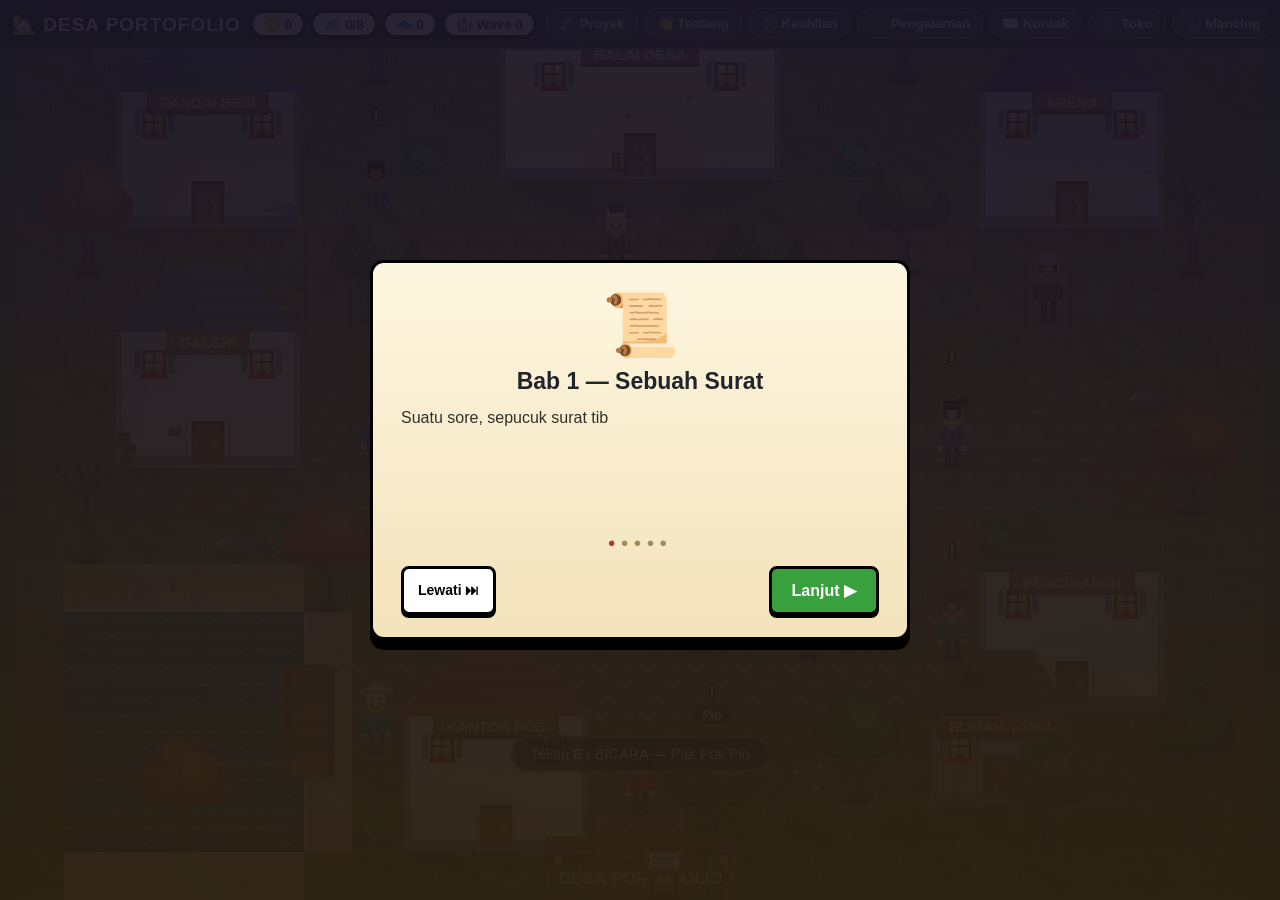
==== index.html @ 7e3e17f4 "awal" ====
<!DOCTYPE html>
<html lang="id">
<head>
<meta charset="UTF-8">
<meta name="viewport" content="width=device-width, initial-scale=1.0, maximum-scale=1.0, user-scalable=no">
<title>Desa Portofolio — Rama Hadi Nugraha</title>
<meta name="description" content="Portofolio interaktif bergaya Stardew Valley: jelajahi desa pixel, ajak bicara warga, main mancing & tower defense.">
<link rel="stylesheet" href="css/style.css">
<link rel="icon" href="data:image/svg+xml,<svg xmlns='http://www.w3.org/2000/svg' viewBox='0 0 16 16'><rect width='16' height='16' fill='%2338a13d'/><rect x='3' y='3' width='10' height='7' fill='%23f2c188'/><rect x='3' y='10' width='10' height='3' fill='%232e6fd8'/></svg>">
<script src="js/storage.js"></script>
<script src="js/data.js"></script>
</head>
<body class="game-full">

<!-- ====== KANVAS GAME FULLSCREEN ====== -->
<div id="scene"></div>

<!-- ====== NAVBAR / HUD ====== -->
<header id="navbar">
  <div class="nav-brand">🏡 DESA PORTOFOLIO</div>
  <div class="nav-chips">
    <span class="chip" title="Koin desa — dapatkan dari mengobrol dengan warga & bermain mini game">🪙 <b id="chip-coins">0</b></span>
    <span class="chip" title="Warga yang sudah diajak bicara">🗺️ <b id="chip-talk">0/8</b></span>
    <span class="chip" title="Ikan tertangkap">🐟 <b id="chip-fish">0</b></span>
    <span class="chip" title="Rekor tower defense">🏰 <b id="chip-td">Wave 0</b></span>
  </div>
  <nav class="nav-links">
    <button class="nav-btn" data-section="proyek">🚀 Proyek</button>
    <button class="nav-btn" data-section="tentang">👋 Tentang</button>
    <button class="nav-btn" data-section="keahlian">🛠️ Keahlian</button>
    <button class="nav-btn" data-section="pengalaman">💼 Pengalaman</button>
    <button class="nav-btn" data-section="kontak">✉️ Kontak</button>
    <button class="nav-btn" id="btn-shop">🛒 Toko</button>
    <a class="nav-btn link" href="fishing.html">🎣 Mancing</a>
    <a class="nav-btn link" href="td.html">🏰 Defense</a>
    <a class="nav-btn link" href="portofolio.html">📄 Portofolio</a>
    <button class="nav-btn" id="btn-story" title="Putar ulang cerita">📖</button>
    <button class="nav-btn" id="btn-tutorial" title="Tutorial">❓</button>
    <button class="nav-btn" id="btn-music" title="Musik latar on/off">🎵</button>
    <button class="nav-btn" id="btn-sound" title="Suara on/off">🔊</button>
  </nav>
</header>

<!-- ====== PETUNJUK INTERAKSI ====== -->
<div id="prompt" class="hidden">Tekan <b>E</b> untuk berinteraksi</div>

<!-- ====== KOTAK DIALOG ====== -->
<div id="dialog" class="hidden">
  <div id="dialog-avatar">🙂</div>
  <div id="dialog-main">
    <div id="dialog-name">???</div>
    <div id="dialog-text"></div>
    <div id="dialog-next">▼ Tekan E / Spasi / Tap untuk lanjut</div>
  </div>
</div>

<!-- ====== KONTROL SENTUH ====== -->
<div id="touch-controls">
  <div class="dpad">
    <button class="tbtn" id="t-up">▲</button>
    <button class="tbtn" id="t-left">◀</button>
    <button class="tbtn" id="t-down">▼</button>
    <button class="tbtn" id="t-right">▶</button>
  </div>
  <button class="tbtn action" id="t-action">BICARA</button>
</div>

<!-- ====== MODAL INFO SECTION ====== -->
<div id="info-modal" class="overlay hidden">
  <div class="modal-card">
    <button class="modal-x" data-close-info>✖</button>
    <h2 id="info-title">Judul</h2>
    <div id="info-body"></div>
    <div class="modal-actions">
      <button id="info-visit" class="px-btn primary">📍 Kunjungi di Desa</button>
      <button class="px-btn" data-close-info>Tutup</button>
    </div>
  </div>
</div>

<!-- ====== MODAL TUTORIAL ====== -->
<div id="tutorial-modal" class="overlay hidden">
  <div class="modal-card">
    <button class="modal-x" data-close-tutorial>✖</button>
    <h2>🎮 Selamat Datang di Desa Portofolio!</h2>
    <div class="tutorial-body">
      <p>Kamu adalah <b>pengunjung desa</b> — karakter berbaju merah. Desa ini adalah portofolio hidup milik <b>Rama Hadi Nugraha</b>: setiap warga menyimpan satu bagian ceritanya!</p>
      <h3>🕹️ Cara Bermain</h3>
      <ul>
        <li><b>Bergerak:</b> WASD / tombol panah (di HP: D-pad di layar).</li>
        <li><b>Bicara:</b> dekati warga lalu tekan <b>E</b> / Spasi / tombol BICARA. Warga bertanda <b>"!"</b> belum pernah diajak bicara.</li>
        <li><b>Misi:</b> ajak bicara <b>8 warga</b> untuk membuka seluruh portofolio — setiap warga baru memberimu <b>+15 🪙</b>!</li>
        <li><b>Navbar di atas</b> berisi koin &amp; progresmu, plus tombol pintas ke Proyek, Tentang, Keahlian, Pengalaman, dan Kontak — bisa baca cepat atau teleport ke warga yang bersangkutan.</li>
      </ul>
      <h3>🎣 Mini Game</h3>
      <ul>
        <li><b>Mancing:</b> bicara dengan Kakek Tirta di kolam (barat daya) atau klik 🎣 Mancing di navbar.</li>
        <li><b>Tower Defense:</b> bicara dengan Sersan Garda di arena (timur laut) atau klik 🏰 Defense.</li>
        <li>Ikan yang tertangkap dan rekor wave-mu tersimpan otomatis, dan menambah koin desa!</li>
      </ul>
      <p class="tutorial-note">Buru-buru? Buka <a href="portofolio.html">📄 Portofolio versi teks</a> untuk membaca semuanya tanpa bermain. Game ini 100% offline — tidak butuh internet sama sekali.</p>
    </div>
    <div class="modal-actions">
      <button class="px-btn primary big" data-close-tutorial>MULAI BERMAIN ▶</button>
    </div>
  </div>
</div>

<!-- ====== MODAL CERITA (story telling) ====== -->
<div id="story-modal" class="overlay story hidden">
  <div class="story-card">
    <div id="story-emoji">📜</div>
    <h2 id="story-title">Sebuah Surat</h2>
    <p id="story-text"></p>
    <div id="story-dots"></div>
    <div class="modal-actions story-actions">
      <button id="story-skip" class="px-btn">Lewati ⏭</button>
      <button id="story-next" class="px-btn primary big">Lanjut ▶</button>
    </div>
  </div>
</div>

<!-- ====== MODAL TOKO DEKORASI ====== -->
<div id="shop-modal" class="overlay hidden">
  <div class="modal-card shop-card">
    <button class="modal-x" data-close-shop>✖</button>
    <h2>🛒 Toko Dekorasi Desa</h2>
    <p class="shop-sub">Katalog Bang Bara — percantik <b>Rumah Tamu</b> tempatmu tinggal selama di desa. Saldo: <span class="shop-coins">🪙 <b id="shop-coins">0</b></span></p>
    <div id="shop-items"></div>
    <p class="shop-note">Koin didapat dari mengobrol dengan warga (+15), memancing (poin ikan = koin), dan memenangkan wave tower defense (bonus = koin).</p>
    <div class="modal-actions">
      <button class="px-btn" data-close-shop>Tutup</button>
      <a class="px-btn primary" href="fishing.html" style="text-decoration:none;color:inherit">🎣 Cari Koin: Mancing</a>
    </div>
  </div>
</div>

<!-- ====== TOAST (notifikasi koin dll) ====== -->
<div id="toast" class="hidden"></div>

<!-- ====== LOADING / FALLBACK ====== -->
<div id="loading">
  <div class="loading-box">
    <div class="loading-title">🏡 Memuat Desa Portofolio...</div>
    <div class="loading-sub">Membangun desa pixel untukmu. Sebentar ya!</div>
    <div id="loading-error" class="hidden">
      <p>⚠️ Game gagal dimuat di browser ini. Coba browser modern (Chrome/Edge/Firefox versi terbaru), atau buka versi lainnya:</p>
      <p>
        <a class="px-btn link" href="portofolio.html">📄 Buka Portofolio Teks</a>
        <a class="px-btn link" href="fishing.html">🎣 Mancing</a>
        <a class="px-btn link" href="td.html">🏰 Tower Defense</a>
      </p>
    </div>
  </div>
</div>

<script>
  // Tampilkan fallback bila game tidak berhasil jalan dalam 8 detik
  setTimeout(function () {
    if (!window.__desaReady) {
      var err = document.getElementById('loading-error');
      if (err) err.classList.remove('hidden');
    }
  }, 8000);
</script>
<script src="js/game2d.js"></script>
</body>
</html>
---- css/style.css ----
/* ===== Desa Portofolio — gaya pixel game 2D, responsif ===== */
* { box-sizing: border-box; margin: 0; padding: 0; }

:root {
  --ink: #20242b;
  --paper: #fff8e7;
  --accent: #e4572e;
  --green: #38a13d;
  --blue: #2e6fd8;
  --gold: #f2b705;
}

html { -webkit-text-size-adjust: 100%; }

body {
  font-family: "Trebuchet MS", "Segoe UI", Verdana, sans-serif;
  background: #1d2b1f url("data:image/svg+xml,%3Csvg xmlns='http://www.w3.org/2000/svg' width='32' height='32'%3E%3Crect width='32' height='32' fill='%231d2b1f'/%3E%3Crect y='16' width='16' height='16' fill='%23213426'/%3E%3Crect x='16' width='16' height='16' fill='%23213426'/%3E%3C/svg%3E");
  color: var(--ink);
  min-height: 100vh;
}

/* ===== Top bar ===== */
.topbar {
  text-align: center;
  padding: 18px 12px 6px;
  color: #fff;
}
.logo {
  font-size: clamp(22px, 5vw, 38px);
  font-weight: 900;
  letter-spacing: 2px;
  text-shadow: 3px 3px 0 #000, -1px -1px 0 #000;
}
.topbar-sub { color: #ffe9a8; font-size: clamp(12px, 2.5vw, 15px); margin-top: 4px; }

main { max-width: 920px; margin: 0 auto; padding: 10px 12px 30px; }

/* ===== HUD ===== */
#hud {
  display: flex; flex-wrap: wrap; gap: 8px; align-items: center;
  background: var(--paper);
  border: 3px solid #000;
  box-shadow: 0 4px 0 #000;
  border-radius: 10px;
  padding: 8px 12px;
  margin-bottom: 10px;
  font-size: 14px;
}
.hud-item { white-space: nowrap; }
.hud-btn {
  margin-left: auto; background: #fff; border: 2px solid #000; border-radius: 8px;
  font-size: 16px; padding: 2px 10px; cursor: pointer;
}

/* ===== Stage & canvas ===== */
#stage {
  position: relative;
  border: 4px solid #000;
  border-radius: 12px;
  overflow: hidden;
  box-shadow: 0 8px 0 rgba(0,0,0,.55);
  background: #57a639;
  touch-action: none;
}
#game {
  display: block;
  width: 100%;
  height: auto;
  image-rendering: pixelated;
  image-rendering: crisp-edges;
}

#controls-help {
  display: flex; flex-wrap: wrap; gap: 6px 18px;
  color: #e8f5e9; font-size: 13px; margin-top: 10px; justify-content: center;
}
#quest-hint { text-align: center; color: #ffe9a8; font-size: 14px; margin-top: 6px; }

/* ===== Dialog ===== */
#dialog {
  position: absolute; left: 10px; right: 10px; bottom: 10px;
  display: flex; gap: 10px; align-items: flex-start;
  background: var(--paper);
  border: 3px solid #000; border-radius: 10px;
  box-shadow: 0 4px 0 rgba(0,0,0,.5);
  padding: 10px 12px;
  z-index: 5;
  cursor: pointer;
}
#dialog.hidden { display: none; }
#dialog-face {
  width: 56px; height: 56px; flex: 0 0 auto;
  image-rendering: pixelated;
  background: #bfe3ff; border: 2px solid #000; border-radius: 6px;
}
#dialog-name { font-weight: 900; color: var(--accent); margin-bottom: 3px; font-size: 15px; }
#dialog-text { font-size: 15px; line-height: 1.45; min-height: 42px; white-space: pre-wrap; }
#dialog-next { font-size: 11px; color: #777; margin-top: 4px; animation: blink 1s steps(2) infinite; }
@keyframes blink { 50% { opacity: .25; } }

/* ===== Touch controls ===== */
#touch-controls {
  position: absolute; inset: auto 0 0 0;
  display: none;
  justify-content: space-between; align-items: flex-end;
  padding: 0 12px 86px;
  pointer-events: none;
  z-index: 4;
}
.dpad {
  display: grid;
  grid-template-columns: repeat(3, 46px);
  grid-template-rows: repeat(3, 46px);
  gap: 4px;
  pointer-events: auto;
}
#t-up { grid-area: 1 / 2; } #t-left { grid-area: 2 / 1; }
#t-down { grid-area: 3 / 2; } #t-right { grid-area: 2 / 3; }
.tbtn {
  background: rgba(255, 248, 231, .88);
  border: 3px solid #000; border-radius: 10px;
  font-size: 17px; font-weight: 900; color: var(--ink);
  box-shadow: 0 3px 0 #000;
  touch-action: none; user-select: none; -webkit-user-select: none;
}
.tbtn:active { transform: translateY(2px); box-shadow: 0 1px 0 #000; }
.tbtn.action {
  pointer-events: auto;
  width: 84px; height: 84px; border-radius: 50%;
  background: var(--gold); font-size: 14px;
}
/* Tampilkan D-pad di layar sentuh / layar kecil */
@media (pointer: coarse), (max-width: 700px) {
  #touch-controls { display: flex; }
  #controls-help { display: none; }
}

/* ===== Modal mini game ===== */
.modal {
  position: fixed; inset: 0; z-index: 50;
  background: rgba(10, 15, 10, .72);
  display: flex; align-items: center; justify-content: center;
  padding: 12px;
}
.modal.hidden { display: none; }
.modal-box {
  background: var(--paper);
  border: 4px solid #000; border-radius: 12px;
  box-shadow: 0 8px 0 #000;
  width: 100%; max-width: 560px;
  padding: 12px;
}
.modal-head {
  display: flex; justify-content: space-between; align-items: center;
  font-weight: 900; font-size: 17px; margin-bottom: 8px;
}
.modal-close {
  background: #e4572e; color: #fff; border: 2px solid #000; border-radius: 8px;
  width: 34px; height: 34px; font-size: 15px; cursor: pointer;
}
.modal-box canvas {
  display: block; width: 100%; height: auto;
  border: 3px solid #000; border-radius: 8px;
  image-rendering: pixelated; background: #7ec8f7;
}
.modal-bar {
  display: flex; flex-wrap: wrap; gap: 8px; align-items: center;
  margin-top: 10px; font-size: 14px;
}
.modal-bar span { flex: 1 1 auto; }
.td-stats span { flex: 0 0 auto; }
.td-stats #td-msg { flex: 1 1 100%; color: #555; font-size: 13px; }
.px-btn {
  background: #fff; border: 3px solid #000; border-radius: 8px;
  box-shadow: 0 3px 0 #000; padding: 8px 14px;
  font-weight: 900; font-size: 14px; cursor: pointer; font-family: inherit;
}
.px-btn:active { transform: translateY(2px); box-shadow: 0 1px 0 #000; }
.px-btn.primary { background: var(--green); color: #fff; }
.px-btn.selected { background: var(--gold); }
.collection { margin-top: 8px; font-size: 13px; color: #444; min-height: 18px; }

/* ===== Versi teks ===== */
#text-version {
  background: var(--paper);
  border: 3px solid #000; border-radius: 12px;
  box-shadow: 0 6px 0 rgba(0,0,0,.5);
  margin-top: 26px; padding: 20px 22px 24px;
}
#text-version h2 { font-size: clamp(18px, 4vw, 24px); margin-bottom: 8px; }
#text-version h3 { margin: 18px 0 8px; font-size: 17px; }
.tv-intro, .plain { line-height: 1.55; font-size: 15px; }
.plain li { margin-left: 20px; margin-bottom: 5px; line-height: 1.5; font-size: 15px; }
.cards { display: grid; grid-template-columns: repeat(auto-fit, minmax(240px, 1fr)); gap: 12px; }
.card {
  background: #fff; border: 2px solid #000; border-radius: 10px; padding: 12px 14px;
  box-shadow: 0 3px 0 #000;
}
.card h4 { margin-bottom: 6px; font-size: 15px; }
.card p { font-size: 14px; line-height: 1.5; }
.card .tags { margin-top: 8px; color: var(--blue); font-weight: 700; font-size: 12.5px; }
a { color: var(--blue); }

footer { text-align: center; color: #cfe8cf; font-size: 13px; padding: 0 12px 24px; }

/* ===== Halaman mini game (fishing.html & td.html) ===== */
.game-page {
  background: var(--paper);
  border: 3px solid #000; border-radius: 12px;
  box-shadow: 0 6px 0 rgba(0,0,0,.5);
  padding: 16px;
}
.page-head {
  display: flex; flex-wrap: wrap; gap: 10px; align-items: center;
  justify-content: space-between; margin-bottom: 12px;
}
.px-btn.back { text-decoration: none; color: var(--ink); display: inline-block; }
.page-score { font-size: 15px; }
.canvas-frame {
  border: 4px solid #000; border-radius: 10px; overflow: hidden;
  box-shadow: 0 5px 0 rgba(0,0,0,.45); background: #7ec8f7;
}
.canvas-frame canvas {
  display: block; width: 100%; height: auto;
  image-rendering: pixelated; image-rendering: crisp-edges;
}
.page-bar {
  display: flex; flex-wrap: wrap; gap: 10px; align-items: center;
  margin-top: 12px; font-size: 15px;
}
.page-bar span { flex: 1 1 220px; }
.px-btn.big { font-size: 16px; padding: 12px 20px; }
.px-btn small { display: block; font-weight: 400; font-size: 11.5px; color: #555; }
.page-help { margin-top: 10px; font-size: 13.5px; color: #555; }
.wood-panel {
  margin-top: 16px;
  background: linear-gradient(#a9743f, #96682f);
  border: 3px solid #5d4020; border-radius: 10px;
  color: #fff7e0; padding: 12px 16px;
  box-shadow: inset 0 2px 0 rgba(255,255,255,.25);
}
.wood-panel h3 { margin-bottom: 6px; font-size: 16px; }
.collection.big { color: #fff7e0; font-size: 15px; }
.td-stats-bar {
  display: flex; flex-wrap: wrap; gap: 8px 22px;
  background: #fff; border: 2.5px solid #000; border-radius: 8px;
  padding: 8px 14px; font-size: 15.5px; margin-bottom: 8px;
}
.td-msg { font-size: 14px; color: #444; margin-bottom: 10px; min-height: 20px; }

/* ===== MODE FULLSCREEN 3D (index.html) ===== */
body.game-full {
  margin: 0; overflow: hidden; height: 100vh; height: 100dvh;
  background: #79b5e0;
  font-family: "Trebuchet MS", "Segoe UI", Verdana, sans-serif;
}
#scene { position: fixed; inset: 0; touch-action: none; }
#scene canvas { display: block; }

/* Navbar kaca di atas layar */
#navbar {
  position: fixed; top: 0; left: 0; right: 0; z-index: 20;
  display: flex; align-items: center; gap: 10px;
  padding: 8px 12px;
  background: rgba(18, 28, 20, .72);
  backdrop-filter: blur(10px); -webkit-backdrop-filter: blur(10px);
  border-bottom: 2px solid rgba(255, 255, 255, .18);
  color: #fff;
}
.nav-brand {
  font-weight: 900; letter-spacing: 1px; font-size: clamp(14px, 2.6vw, 19px);
  white-space: nowrap; text-shadow: 2px 2px 0 rgba(0,0,0,.5);
}
.nav-chips { display: flex; gap: 6px; flex-wrap: nowrap; }
.chip {
  background: rgba(255, 248, 231, .94); color: var(--ink);
  border: 2px solid #000; border-radius: 999px;
  padding: 3px 11px; font-size: 13.5px; white-space: nowrap;
  box-shadow: 0 2px 0 #000;
}
.nav-links {
  margin-left: auto; display: flex; gap: 6px; align-items: center;
  overflow-x: auto; scrollbar-width: none; padding-bottom: 2px;
}
.nav-links::-webkit-scrollbar { display: none; }
.nav-btn {
  background: rgba(255,255,255,.12); color: #fff;
  border: 1.5px solid rgba(255,255,255,.35); border-radius: 999px;
  padding: 6px 12px; font-size: 13.5px; font-weight: 700;
  cursor: pointer; white-space: nowrap; font-family: inherit;
  text-decoration: none; display: inline-block;
}
.nav-btn:hover { background: rgba(255,255,255,.28); }

/* Petunjuk interaksi */
#prompt {
  position: fixed; left: 50%; bottom: 128px; transform: translateX(-50%);
  z-index: 15; background: rgba(0,0,0,.72); color: #fff;
  padding: 8px 18px; border-radius: 999px; font-size: 14.5px;
  border: 2px solid rgba(255,255,255,.35);
  animation: promptFloat 1.6s ease-in-out infinite;
  white-space: nowrap; max-width: 92vw; text-align: center;
}
#prompt.hidden { display: none; }
@keyframes promptFloat { 50% { transform: translateX(-50%) translateY(-5px); } }

/* Dialog fullscreen */
body.game-full #dialog {
  position: fixed; left: 50%; transform: translateX(-50%);
  bottom: 14px; width: min(680px, calc(100vw - 20px));
  z-index: 18;
}
#dialog-avatar {
  width: 56px; height: 56px; flex: 0 0 auto;
  background: #bfe3ff; border: 2px solid #000; border-radius: 50%;
  display: flex; align-items: center; justify-content: center;
  font-size: 30px;
}

/* Kontrol sentuh fullscreen */
body.game-full #touch-controls {
  position: fixed; left: 0; right: 0; bottom: 0; z-index: 16;
  padding: 0 14px 108px;
}

/* Overlay modal (info & tutorial) */
.overlay {
  position: fixed; inset: 0; z-index: 40;
  background: rgba(8, 14, 10, .66);
  display: flex; align-items: center; justify-content: center;
  padding: 14px;
}
.overlay.hidden { display: none; }
.modal-card {
  background: var(--paper);
  border: 3.5px solid #000; border-radius: 14px;
  box-shadow: 0 8px 0 #000;
  width: 100%; max-width: 560px; max-height: 86vh; overflow-y: auto;
  padding: 20px 22px; position: relative;
}
.modal-card h2 { font-size: 21px; margin-bottom: 10px; padding-right: 34px; }
.modal-card h3 { margin: 13px 0 5px; font-size: 16px; }
.modal-card p, .modal-card li { font-size: 14.5px; line-height: 1.55; }
.modal-card li { margin-left: 19px; margin-bottom: 3px; }
.modal-x {
  position: absolute; top: 10px; right: 10px;
  background: #e4572e; color: #fff; border: 2px solid #000; border-radius: 8px;
  width: 32px; height: 32px; font-size: 14px; cursor: pointer;
}
.modal-actions { display: flex; gap: 10px; margin-top: 16px; flex-wrap: wrap; }
#info-body .proj-item { margin-bottom: 11px; }
#info-body .proj-item b { display: block; font-size: 15px; }
#info-body .proj-item span { color: #555; font-size: 13.5px; }
.tutorial-note { margin-top: 12px; background: #fff; border: 2px dashed #999; border-radius: 8px; padding: 8px 12px; }

/* Toast */
#toast {
  position: fixed; top: 74px; left: 50%; transform: translateX(-50%);
  z-index: 30; background: #20242b; color: #ffd93d;
  border: 2.5px solid #ffd93d; border-radius: 999px;
  padding: 9px 22px; font-weight: 900; font-size: 16px;
  box-shadow: 0 5px 0 rgba(0,0,0,.5);
  animation: toastIn .3s ease-out;
  white-space: nowrap; max-width: 92vw;
}
#toast.hidden { display: none; }
@keyframes toastIn { from { opacity: 0; transform: translateX(-50%) translateY(-12px); } }

/* Loading */
#loading {
  position: fixed; inset: 0; z-index: 60;
  background: linear-gradient(#6ec1f5, #a8d8a8);
  display: flex; align-items: center; justify-content: center; padding: 16px;
}
#loading.hidden { display: none; }
.loading-box {
  background: var(--paper); border: 3.5px solid #000; border-radius: 14px;
  box-shadow: 0 8px 0 #000; padding: 24px 26px; text-align: center; max-width: 480px;
}
.loading-title { font-size: 20px; font-weight: 900; margin-bottom: 8px; }
.loading-sub { font-size: 14px; color: #555; }
#loading-error { margin-top: 14px; font-size: 14px; }
#loading-error .px-btn.link { text-decoration: none; color: var(--ink); display: inline-block; margin: 4px 3px; }
#loading-error.hidden { display: none; }

/* ===== Modal cerita ===== */
.overlay.story {
  background: linear-gradient(180deg, rgba(24,20,38,.93), rgba(43,32,18,.95));
}
.story-card {
  background: linear-gradient(#fdf6e0, #f3e3bb);
  border: 3.5px solid #000; border-radius: 14px;
  box-shadow: 0 10px 0 #000;
  width: 100%; max-width: 540px;
  padding: 28px 28px 22px; text-align: center;
}
#story-emoji { font-size: 62px; line-height: 1.1; }
.story-card h2 { font-size: 23px; margin: 8px 0 10px; }
#story-text {
  font-size: 16px; line-height: 1.65; min-height: 118px;
  text-align: left; color: #33302a;
}
#story-dots { margin: 12px 0 4px; font-size: 13px; letter-spacing: 5px; color: #a08c5a; }
#story-dots .on { color: #b3392e; }
.story-actions { justify-content: space-between; }

/* ===== Modal toko ===== */
.shop-card { max-width: 600px; }
.shop-sub { font-size: 14.5px; margin-bottom: 12px; }
.shop-coins {
  background: #20242b; color: #ffd93d; border-radius: 999px;
  padding: 2px 12px; font-size: 14px; white-space: nowrap;
}
.shop-item {
  display: flex; gap: 12px; align-items: center;
  background: #fff; border: 2.5px solid #000; border-radius: 10px;
  padding: 10px 13px; margin-bottom: 9px;
  box-shadow: 0 3px 0 rgba(0,0,0,.7);
}
.shop-item .ic { font-size: 30px; flex: 0 0 auto; }
.shop-item .inf { flex: 1 1 auto; }
.shop-item .inf b { font-size: 15px; display: block; }
.shop-item .inf span { font-size: 13px; color: #555; line-height: 1.4; display: block; }
.shop-item .buy { flex: 0 0 auto; text-align: center; }
.shop-item .price { font-weight: 900; font-size: 14.5px; display: block; margin-bottom: 4px; }
.shop-item.owned { background: #e6f4e3; }
.shop-item .owned-label { font-weight: 900; color: #2e7d32; font-size: 14px; }
.shop-note { font-size: 12.5px; color: #666; margin-top: 6px; }

@media (max-width: 760px) {
  .nav-brand { display: none; }
  #prompt { bottom: 196px; }
  body.game-full #touch-controls { padding-bottom: 170px; }
}

/* HP portrait (layar panjang ke bawah): dialog warga di TENGAH layar */
@media (orientation: portrait) {
  body.game-full #dialog {
    top: 50%; bottom: auto;
    transform: translate(-50%, -50%);
    width: min(94vw, 560px);
  }
  #prompt { bottom: auto; top: 62px; }
}

@media (max-width: 520px) {
  #dialog-text { font-size: 14px; }
  #dialog-face { width: 44px; height: 44px; }
  .hud-item { font-size: 12.5px; }
}
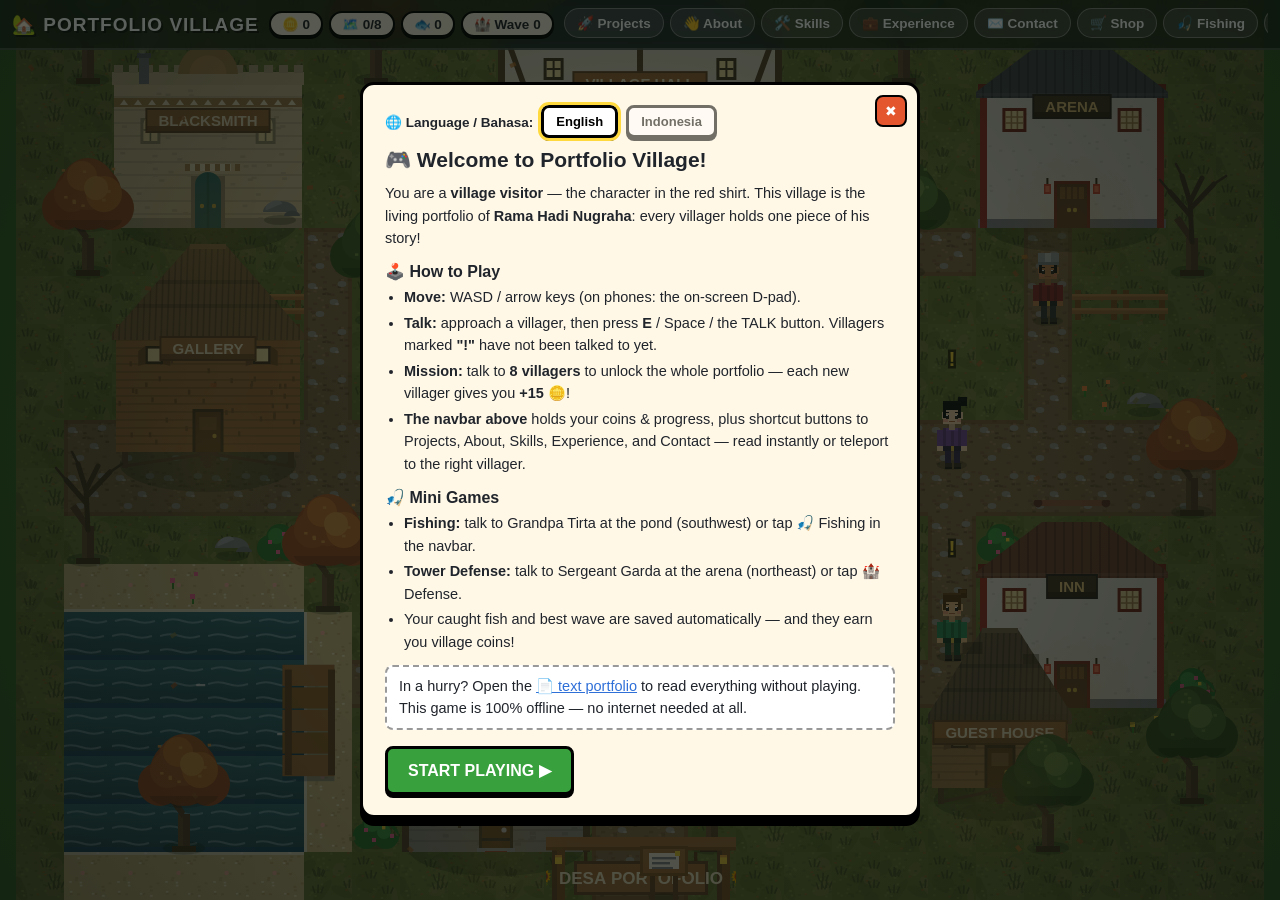
==== commit 46251bd0: "kedua" ====
--- a/index.html
+++ b/index.html
@@ -17,7 +17,7 @@
 
 <!-- ====== NAVBAR / HUD ====== -->
 <header id="navbar">
-  <div class="nav-brand">🏡 DESA PORTOFOLIO</div>
+  <div class="nav-brand" id="nav-brand">🏡 PORTFOLIO VILLAGE</div>
   <div class="nav-chips">
     <span class="chip" title="Koin desa — dapatkan dari mengobrol dengan warga & bermain mini game">🪙 <b id="chip-coins">0</b></span>
     <span class="chip" title="Warga yang sudah diajak bicara">🗺️ <b id="chip-talk">0/8</b></span>
@@ -30,12 +30,12 @@
     <button class="nav-btn" data-section="keahlian">🛠️ Keahlian</button>
     <button class="nav-btn" data-section="pengalaman">💼 Pengalaman</button>
     <button class="nav-btn" data-section="kontak">✉️ Kontak</button>
-    <button class="nav-btn" id="btn-shop">🛒 Toko</button>
-    <a class="nav-btn link" href="fishing.html">🎣 Mancing</a>
-    <a class="nav-btn link" href="td.html">🏰 Defense</a>
-    <a class="nav-btn link" href="portofolio.html">📄 Portofolio</a>
-    <button class="nav-btn" id="btn-story" title="Putar ulang cerita">📖</button>
+    <button class="nav-btn" id="btn-shop">🛒 Shop</button>
+    <a class="nav-btn link" href="fishing.html" id="nav-fish">🎣 Fishing</a>
+    <a class="nav-btn link" href="td.html" id="nav-td">🏰 Defense</a>
+    <a class="nav-btn link" href="portofolio.html" id="nav-teks">📄 Portfolio</a>
     <button class="nav-btn" id="btn-tutorial" title="Tutorial">❓</button>
+    <button class="nav-btn" id="btn-lang" title="Language / Bahasa">🌐 EN</button>
     <button class="nav-btn" id="btn-music" title="Musik latar on/off">🎵</button>
     <button class="nav-btn" id="btn-sound" title="Suara on/off">🔊</button>
   </nav>
@@ -62,7 +62,7 @@
     <button class="tbtn" id="t-down">▼</button>
     <button class="tbtn" id="t-right">▶</button>
   </div>
-  <button class="tbtn action" id="t-action">BICARA</button>
+  <button class="tbtn action" id="t-action">TALK</button>
 </div>
 
 <!-- ====== MODAL INFO SECTION ====== -->
@@ -72,50 +72,25 @@
     <h2 id="info-title">Judul</h2>
     <div id="info-body"></div>
     <div class="modal-actions">
-      <button id="info-visit" class="px-btn primary">📍 Kunjungi di Desa</button>
-      <button class="px-btn" data-close-info>Tutup</button>
+      <button id="info-visit" class="px-btn primary">📍 Visit in the Village</button>
+      <button class="px-btn" data-close-info id="info-close-btn">Close</button>
     </div>
   </div>
 </div>
 
-<!-- ====== MODAL TUTORIAL ====== -->
+<!-- ====== MODAL TUTORIAL (popup pertama) ====== -->
 <div id="tutorial-modal" class="overlay hidden">
   <div class="modal-card">
     <button class="modal-x" data-close-tutorial>✖</button>
-    <h2>🎮 Selamat Datang di Desa Portofolio!</h2>
-    <div class="tutorial-body">
-      <p>Kamu adalah <b>pengunjung desa</b> — karakter berbaju merah. Desa ini adalah portofolio hidup milik <b>Rama Hadi Nugraha</b>: setiap warga menyimpan satu bagian ceritanya!</p>
-      <h3>🕹️ Cara Bermain</h3>
-      <ul>
-        <li><b>Bergerak:</b> WASD / tombol panah (di HP: D-pad di layar).</li>
-        <li><b>Bicara:</b> dekati warga lalu tekan <b>E</b> / Spasi / tombol BICARA. Warga bertanda <b>"!"</b> belum pernah diajak bicara.</li>
-        <li><b>Misi:</b> ajak bicara <b>8 warga</b> untuk membuka seluruh portofolio — setiap warga baru memberimu <b>+15 🪙</b>!</li>
-        <li><b>Navbar di atas</b> berisi koin &amp; progresmu, plus tombol pintas ke Proyek, Tentang, Keahlian, Pengalaman, dan Kontak — bisa baca cepat atau teleport ke warga yang bersangkutan.</li>
-      </ul>
-      <h3>🎣 Mini Game</h3>
-      <ul>
-        <li><b>Mancing:</b> bicara dengan Kakek Tirta di kolam (barat daya) atau klik 🎣 Mancing di navbar.</li>
-        <li><b>Tower Defense:</b> bicara dengan Sersan Garda di arena (timur laut) atau klik 🏰 Defense.</li>
-        <li>Ikan yang tertangkap dan rekor wave-mu tersimpan otomatis, dan menambah koin desa!</li>
-      </ul>
-      <p class="tutorial-note">Buru-buru? Buka <a href="portofolio.html">📄 Portofolio versi teks</a> untuk membaca semuanya tanpa bermain. Game ini 100% offline — tidak butuh internet sama sekali.</p>
+    <div class="lang-row">
+      <span>🌐 Language / Bahasa:</span>
+      <button class="px-btn lang-opt" id="tut-lang-en">English</button>
+      <button class="px-btn lang-opt" id="tut-lang-id">Indonesia</button>
     </div>
+    <h2 id="tut-title">🎮 Welcome to Portfolio Village!</h2>
+    <div class="tutorial-body" id="tut-body"></div>
     <div class="modal-actions">
-      <button class="px-btn primary big" data-close-tutorial>MULAI BERMAIN ▶</button>
-    </div>
-  </div>
-</div>
-
-<!-- ====== MODAL CERITA (story telling) ====== -->
-<div id="story-modal" class="overlay story hidden">
-  <div class="story-card">
-    <div id="story-emoji">📜</div>
-    <h2 id="story-title">Sebuah Surat</h2>
-    <p id="story-text"></p>
-    <div id="story-dots"></div>
-    <div class="modal-actions story-actions">
-      <button id="story-skip" class="px-btn">Lewati ⏭</button>
-      <button id="story-next" class="px-btn primary big">Lanjut ▶</button>
+      <button class="px-btn primary big" data-close-tutorial id="tut-start">START PLAYING ▶</button>
     </div>
   </div>
 </div>
@@ -124,13 +99,13 @@
 <div id="shop-modal" class="overlay hidden">
   <div class="modal-card shop-card">
     <button class="modal-x" data-close-shop>✖</button>
-    <h2>🛒 Toko Dekorasi Desa</h2>
-    <p class="shop-sub">Katalog Bang Bara — percantik <b>Rumah Tamu</b> tempatmu tinggal selama di desa. Saldo: <span class="shop-coins">🪙 <b id="shop-coins">0</b></span></p>
+    <h2 id="shop-title">🛒 Village Decoration Shop</h2>
+    <p class="shop-sub"><span id="shop-sub-text"></span> <span class="shop-coins">🪙 <b id="shop-coins">0</b></span></p>
     <div id="shop-items"></div>
-    <p class="shop-note">Koin didapat dari mengobrol dengan warga (+15), memancing (poin ikan = koin), dan memenangkan wave tower defense (bonus = koin).</p>
+    <p class="shop-note" id="shop-note"></p>
     <div class="modal-actions">
-      <button class="px-btn" data-close-shop>Tutup</button>
-      <a class="px-btn primary" href="fishing.html" style="text-decoration:none;color:inherit">🎣 Cari Koin: Mancing</a>
+      <button class="px-btn" data-close-shop id="shop-close-btn">Close</button>
+      <a class="px-btn primary" href="fishing.html" id="shop-fish-link" style="text-decoration:none;color:inherit">🎣 Earn Coins: Fishing</a>
     </div>
   </div>
 </div>
@@ -141,8 +116,8 @@
 <!-- ====== LOADING / FALLBACK ====== -->
 <div id="loading">
   <div class="loading-box">
-    <div class="loading-title">🏡 Memuat Desa Portofolio...</div>
-    <div class="loading-sub">Membangun desa pixel untukmu. Sebentar ya!</div>
+    <div class="loading-title" id="loading-title">🏡 Loading Portfolio Village...</div>
+    <div class="loading-sub" id="loading-sub">Building a pixel village for you. One moment!</div>
     <div id="loading-error" class="hidden">
       <p>⚠️ Game gagal dimuat di browser ini. Coba browser modern (Chrome/Edge/Firefox versi terbaru), atau buka versi lainnya:</p>
       <p>
--- a/css/style.css
+++ b/css/style.css
@@ -383,7 +383,15 @@
 #loading-error .px-btn.link { text-decoration: none; color: var(--ink); display: inline-block; margin: 4px 3px; }
 #loading-error.hidden { display: none; }
 
-/* ===== Modal cerita ===== */
+/* ===== Pilihan bahasa di popup ===== */
+.lang-row {
+  display: flex; align-items: center; gap: 8px; flex-wrap: wrap;
+  margin-bottom: 10px; font-size: 13.5px; font-weight: 700;
+}
+.lang-opt { padding: 6px 12px; font-size: 13px; opacity: .55; }
+.lang-opt.active { opacity: 1; outline: 3px solid #ffd93d; }
+
+/* ===== Modal cerita (arsip) ===== */
 .overlay.story {
   background: linear-gradient(180deg, rgba(24,20,38,.93), rgba(43,32,18,.95));
 }
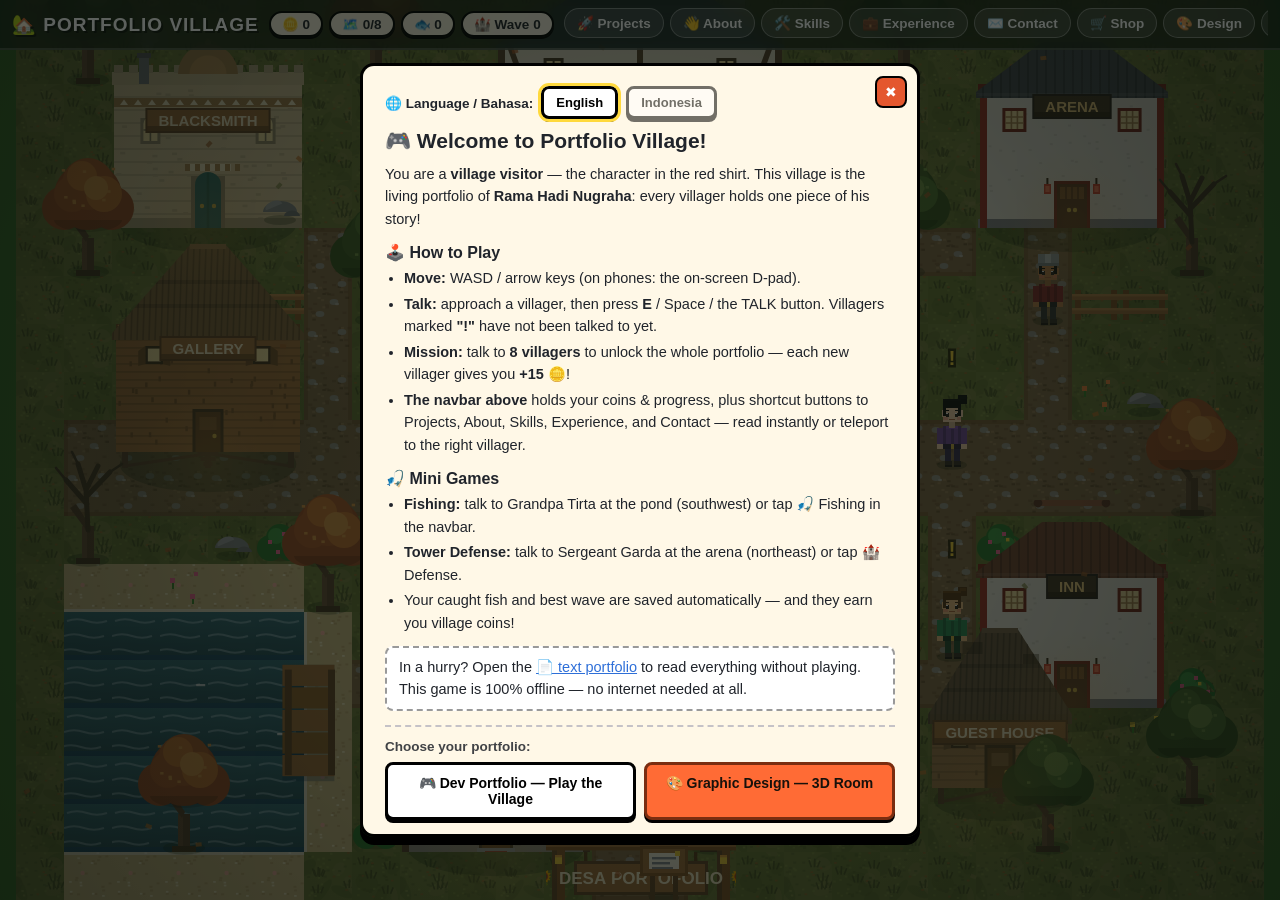
==== commit f1c752f4: "desain" ====
--- a/index.html
+++ b/index.html
@@ -31,6 +31,7 @@
     <button class="nav-btn" data-section="pengalaman">💼 Pengalaman</button>
     <button class="nav-btn" data-section="kontak">✉️ Kontak</button>
     <button class="nav-btn" id="btn-shop">🛒 Shop</button>
+    <a class="nav-btn link" href="design.html" id="nav-design">🎨 Design</a>
     <a class="nav-btn link" href="fishing.html" id="nav-fish">🎣 Fishing</a>
     <a class="nav-btn link" href="td.html" id="nav-td">🏰 Defense</a>
     <a class="nav-btn link" href="portofolio.html" id="nav-teks">📄 Portfolio</a>
@@ -89,6 +90,13 @@
     </div>
     <h2 id="tut-title">🎮 Welcome to Portfolio Village!</h2>
     <div class="tutorial-body" id="tut-body"></div>
+    <div class="choice-row">
+      <span id="choice-label">Choose your portfolio:</span>
+      <div class="choice-btns">
+        <button class="px-btn choice" data-close-tutorial id="choice-dev">🎮 Dev Portfolio — Play the Village</button>
+        <a class="px-btn choice design" href="design.html" id="choice-design">🎨 Graphic Design — 3D Room</a>
+      </div>
+    </div>
     <div class="modal-actions">
       <button class="px-btn primary big" data-close-tutorial id="tut-start">START PLAYING ▶</button>
     </div>
--- a/css/style.css
+++ b/css/style.css
@@ -456,3 +456,13 @@
   #dialog-face { width: 44px; height: 44px; }
   .hud-item { font-size: 12.5px; }
 }
+
+/* ===== Pilihan portofolio di popup pertama (Desa vs Desain 3D) ===== */
+.choice-row { margin-top: 14px; border-top: 2px dashed rgba(127,127,160,.45); padding-top: 12px; }
+.choice-row > span { display: block; font-weight: 800; font-size: 13.5px; margin-bottom: 8px; opacity: .85; }
+.choice-btns { display: flex; gap: 8px; flex-wrap: wrap; }
+.choice-btns .px-btn.choice {
+  flex: 1 1 200px; text-align: center; text-decoration: none; display: inline-block;
+  padding: 10px 12px; font-size: 14px;
+}
+.choice-btns .px-btn.choice.design { background: #ff6b35; color: #17110b; border-color: #7a2d10; }
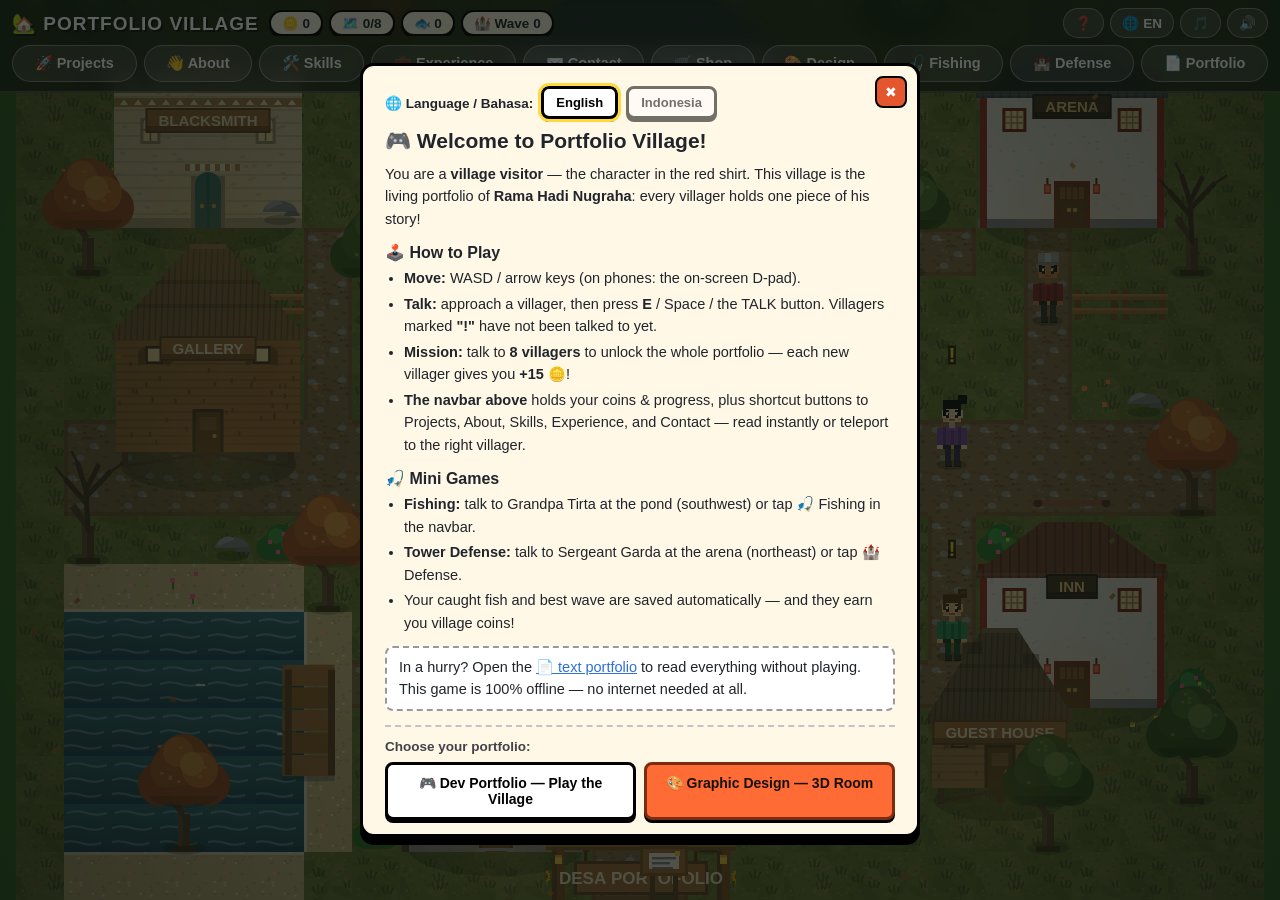
==== commit 7ca3a071: "desain baru sama navbar" ====
--- a/index.html
+++ b/index.html
@@ -17,12 +17,20 @@
 
 <!-- ====== NAVBAR / HUD ====== -->
 <header id="navbar">
-  <div class="nav-brand" id="nav-brand">🏡 PORTFOLIO VILLAGE</div>
-  <div class="nav-chips">
-    <span class="chip" title="Koin desa — dapatkan dari mengobrol dengan warga & bermain mini game">🪙 <b id="chip-coins">0</b></span>
-    <span class="chip" title="Warga yang sudah diajak bicara">🗺️ <b id="chip-talk">0/8</b></span>
-    <span class="chip" title="Ikan tertangkap">🐟 <b id="chip-fish">0</b></span>
-    <span class="chip" title="Rekor tower defense">🏰 <b id="chip-td">Wave 0</b></span>
+  <div class="nav-top">
+    <div class="nav-brand" id="nav-brand">🏡 PORTFOLIO VILLAGE</div>
+    <div class="nav-chips">
+      <span class="chip" title="Koin desa — dapatkan dari mengobrol dengan warga & bermain mini game">🪙 <b id="chip-coins">0</b></span>
+      <span class="chip" title="Warga yang sudah diajak bicara">🗺️ <b id="chip-talk">0/8</b></span>
+      <span class="chip" title="Ikan tertangkap">🐟 <b id="chip-fish">0</b></span>
+      <span class="chip" title="Rekor tower defense">🏰 <b id="chip-td">Wave 0</b></span>
+    </div>
+    <div class="nav-utils">
+      <button class="nav-btn util" id="btn-tutorial" title="Tutorial">❓</button>
+      <button class="nav-btn util" id="btn-lang" title="Language / Bahasa">🌐 EN</button>
+      <button class="nav-btn util" id="btn-music" title="Musik latar on/off">🎵</button>
+      <button class="nav-btn util" id="btn-sound" title="Suara on/off">🔊</button>
+    </div>
   </div>
   <nav class="nav-links">
     <button class="nav-btn" data-section="proyek">🚀 Proyek</button>
@@ -35,10 +43,6 @@
     <a class="nav-btn link" href="fishing.html" id="nav-fish">🎣 Fishing</a>
     <a class="nav-btn link" href="td.html" id="nav-td">🏰 Defense</a>
     <a class="nav-btn link" href="portofolio.html" id="nav-teks">📄 Portfolio</a>
-    <button class="nav-btn" id="btn-tutorial" title="Tutorial">❓</button>
-    <button class="nav-btn" id="btn-lang" title="Language / Bahasa">🌐 EN</button>
-    <button class="nav-btn" id="btn-music" title="Musik latar on/off">🎵</button>
-    <button class="nav-btn" id="btn-sound" title="Suara on/off">🔊</button>
   </nav>
 </header>
 
--- a/css/style.css
+++ b/css/style.css
@@ -257,32 +257,35 @@
 #scene { position: fixed; inset: 0; touch-action: none; }
 #scene canvas { display: block; }
 
-/* Navbar kaca di atas layar */
+/* Navbar kaca di atas layar — DUA BARIS agar lega:
+   baris atas = merek + chip progres + tombol utilitas,
+   baris bawah = tombol bagian portofolio selebar layar, dibagi rata. */
 #navbar {
   position: fixed; top: 0; left: 0; right: 0; z-index: 20;
-  display: flex; align-items: center; gap: 10px;
-  padding: 8px 12px;
+  display: flex; flex-direction: column; gap: 7px;
+  padding: 8px 12px 9px;
   background: rgba(18, 28, 20, .72);
   backdrop-filter: blur(10px); -webkit-backdrop-filter: blur(10px);
   border-bottom: 2px solid rgba(255, 255, 255, .18);
   color: #fff;
 }
+.nav-top { display: flex; align-items: center; gap: 10px; }
 .nav-brand {
   font-weight: 900; letter-spacing: 1px; font-size: clamp(14px, 2.6vw, 19px);
   white-space: nowrap; text-shadow: 2px 2px 0 rgba(0,0,0,.5);
 }
-.nav-chips { display: flex; gap: 6px; flex-wrap: nowrap; }
+.nav-chips { display: flex; gap: 6px; flex-wrap: nowrap; overflow-x: auto; scrollbar-width: none; }
+.nav-chips::-webkit-scrollbar { display: none; }
 .chip {
   background: rgba(255, 248, 231, .94); color: var(--ink);
   border: 2px solid #000; border-radius: 999px;
   padding: 3px 11px; font-size: 13.5px; white-space: nowrap;
   box-shadow: 0 2px 0 #000;
 }
+.nav-utils { margin-left: auto; display: flex; gap: 6px; flex: 0 0 auto; }
 .nav-links {
-  margin-left: auto; display: flex; gap: 6px; align-items: center;
-  overflow-x: auto; scrollbar-width: none; padding-bottom: 2px;
-}
-.nav-links::-webkit-scrollbar { display: none; }
+  display: flex; gap: 7px; align-items: stretch; flex-wrap: wrap;
+}
 .nav-btn {
   background: rgba(255,255,255,.12); color: #fff;
   border: 1.5px solid rgba(255,255,255,.35); border-radius: 999px;
@@ -290,6 +293,11 @@
   cursor: pointer; white-space: nowrap; font-family: inherit;
   text-decoration: none; display: inline-block;
 }
+.nav-links .nav-btn {
+  flex: 1 1 auto; text-align: center;
+  padding: 9px 14px; font-size: 14.5px;
+}
+.nav-btn.util { padding: 6px 11px; }
 .nav-btn:hover { background: rgba(255,255,255,.28); }
 
 /* Petunjuk interaksi */
@@ -436,7 +444,9 @@
 .shop-note { font-size: 12.5px; color: #666; margin-top: 6px; }
 
 @media (max-width: 760px) {
-  .nav-brand { display: none; }
+  .nav-brand { font-size: 13px; letter-spacing: .5px; }
+  .chip { padding: 2px 8px; font-size: 12px; }
+  .nav-links .nav-btn { flex: 1 1 30%; padding: 8px 6px; font-size: 13.5px; }
   #prompt { bottom: 196px; }
   body.game-full #touch-controls { padding-bottom: 170px; }
 }
@@ -448,7 +458,7 @@
     transform: translate(-50%, -50%);
     width: min(94vw, 560px);
   }
-  #prompt { bottom: auto; top: 62px; }
+  #prompt { bottom: auto; top: 118px; }
 }
 
 @media (max-width: 520px) {
